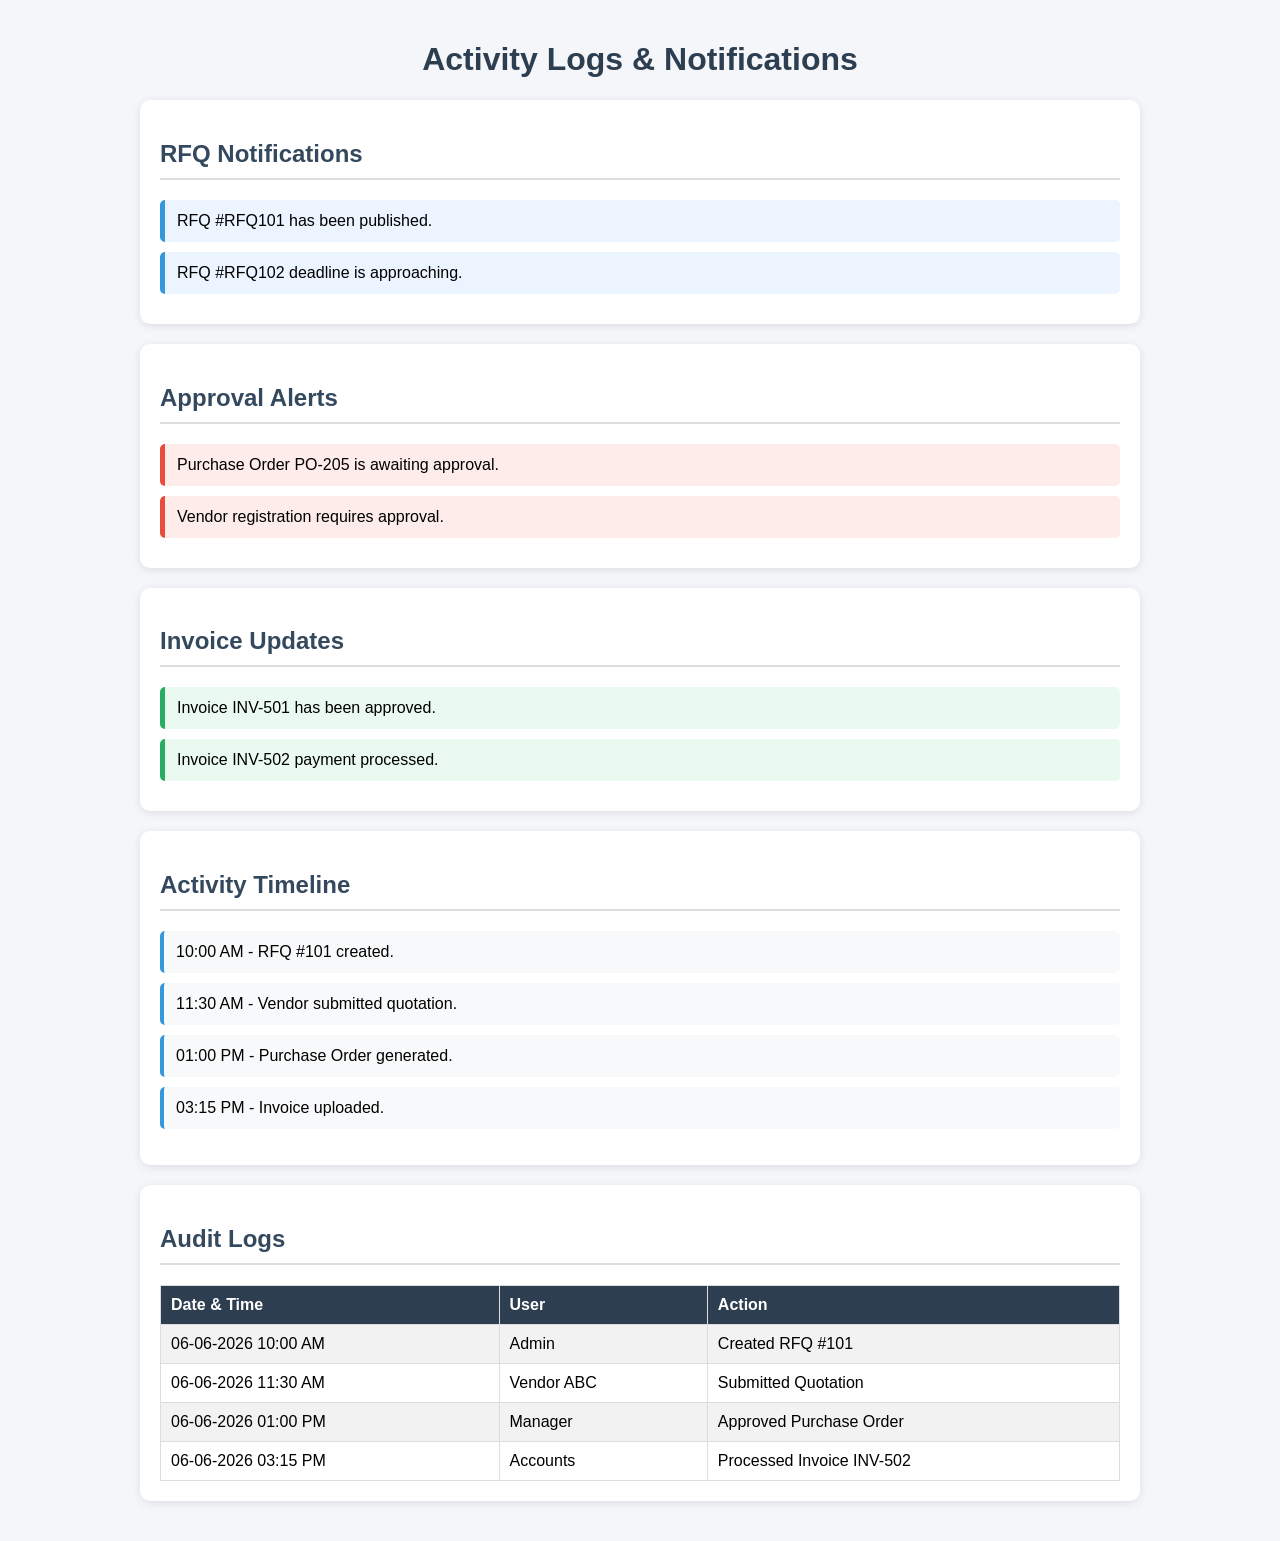
==== Activity Logs & Notifications.html @ 045a0625 "Add files via upload" ====
<!DOCTYPE html>
<html>
<head>
    <title>Activity Logs & Notifications</title>

    <style>
        body{
            font-family: Arial, sans-serif;
            background-color:#f4f6f9;
            margin:0;
            padding:20px;
        }

        .container{
            max-width:1000px;
            margin:auto;
        }

        h1{
            text-align:center;
            color:#2c3e50;
        }

        .section{
            background:white;
            padding:20px;
            margin-bottom:20px;
            border-radius:10px;
            box-shadow:0 2px 8px rgba(0,0,0,0.1);
        }

        h2{
            color:#34495e;
            border-bottom:2px solid #ddd;
            padding-bottom:10px;
        }

        .notification{
            padding:12px;
            margin:10px 0;
            border-left:5px solid #3498db;
            background:#ecf5ff;
            border-radius:5px;
        }

        .alert{
            border-left:5px solid #e74c3c;
            background:#fdecea;
        }

        .invoice{
            border-left:5px solid #27ae60;
            background:#eafaf1;
        }

        .timeline{
            list-style:none;
            padding:0;
        }

        .timeline li{
            padding:12px;
            margin-bottom:10px;
            background:#f8f9fa;
            border-left:4px solid #3498db;
            border-radius:5px;
        }

        table{
            width:100%;
            border-collapse:collapse;
        }

        table th,
        table td{
            border:1px solid #ddd;
            padding:10px;
            text-align:left;
        }

        table th{
            background:#2c3e50;
            color:white;
        }

        tr:nth-child(even){
            background:#f2f2f2;
        }
    </style>
</head>
<body>

<div class="container">

    <h1>Activity Logs & Notifications</h1>

    <!-- RFQ Notifications -->
    <div class="section">
        <h2>RFQ Notifications</h2>

        <div class="notification">
            RFQ #RFQ101 has been published.
        </div>

        <div class="notification">
            RFQ #RFQ102 deadline is approaching.
        </div>
    </div>

    <!-- Approval Alerts -->
    <div class="section">
        <h2>Approval Alerts</h2>

        <div class="notification alert">
            Purchase Order PO-205 is awaiting approval.
        </div>

        <div class="notification alert">
            Vendor registration requires approval.
        </div>
    </div>

    <!-- Invoice Updates -->
    <div class="section">
        <h2>Invoice Updates</h2>

        <div class="notification invoice">
            Invoice INV-501 has been approved.
        </div>

        <div class="notification invoice">
            Invoice INV-502 payment processed.
        </div>
    </div>

    <!-- Activity Timeline -->
    <div class="section">
        <h2>Activity Timeline</h2>

        <ul class="timeline">
            <li>10:00 AM - RFQ #101 created.</li>
            <li>11:30 AM - Vendor submitted quotation.</li>
            <li>01:00 PM - Purchase Order generated.</li>
            <li>03:15 PM - Invoice uploaded.</li>
        </ul>
    </div>

    <!-- Audit Logs -->
    <div class="section">
        <h2>Audit Logs</h2>

        <table>
            <tr>
                <th>Date & Time</th>
                <th>User</th>
                <th>Action</th>
            </tr>

            <tr>
                <td>06-06-2026 10:00 AM</td>
                <td>Admin</td>
                <td>Created RFQ #101</td>
            </tr>

            <tr>
                <td>06-06-2026 11:30 AM</td>
                <td>Vendor ABC</td>
                <td>Submitted Quotation</td>
            </tr>

            <tr>
                <td>06-06-2026 01:00 PM</td>
                <td>Manager</td>
                <td>Approved Purchase Order</td>
            </tr>

            <tr>
                <td>06-06-2026 03:15 PM</td>
                <td>Accounts</td>
                <td>Processed Invoice INV-502</td>
            </tr>
        </table>
    </div>

</div>

</body>
</html>
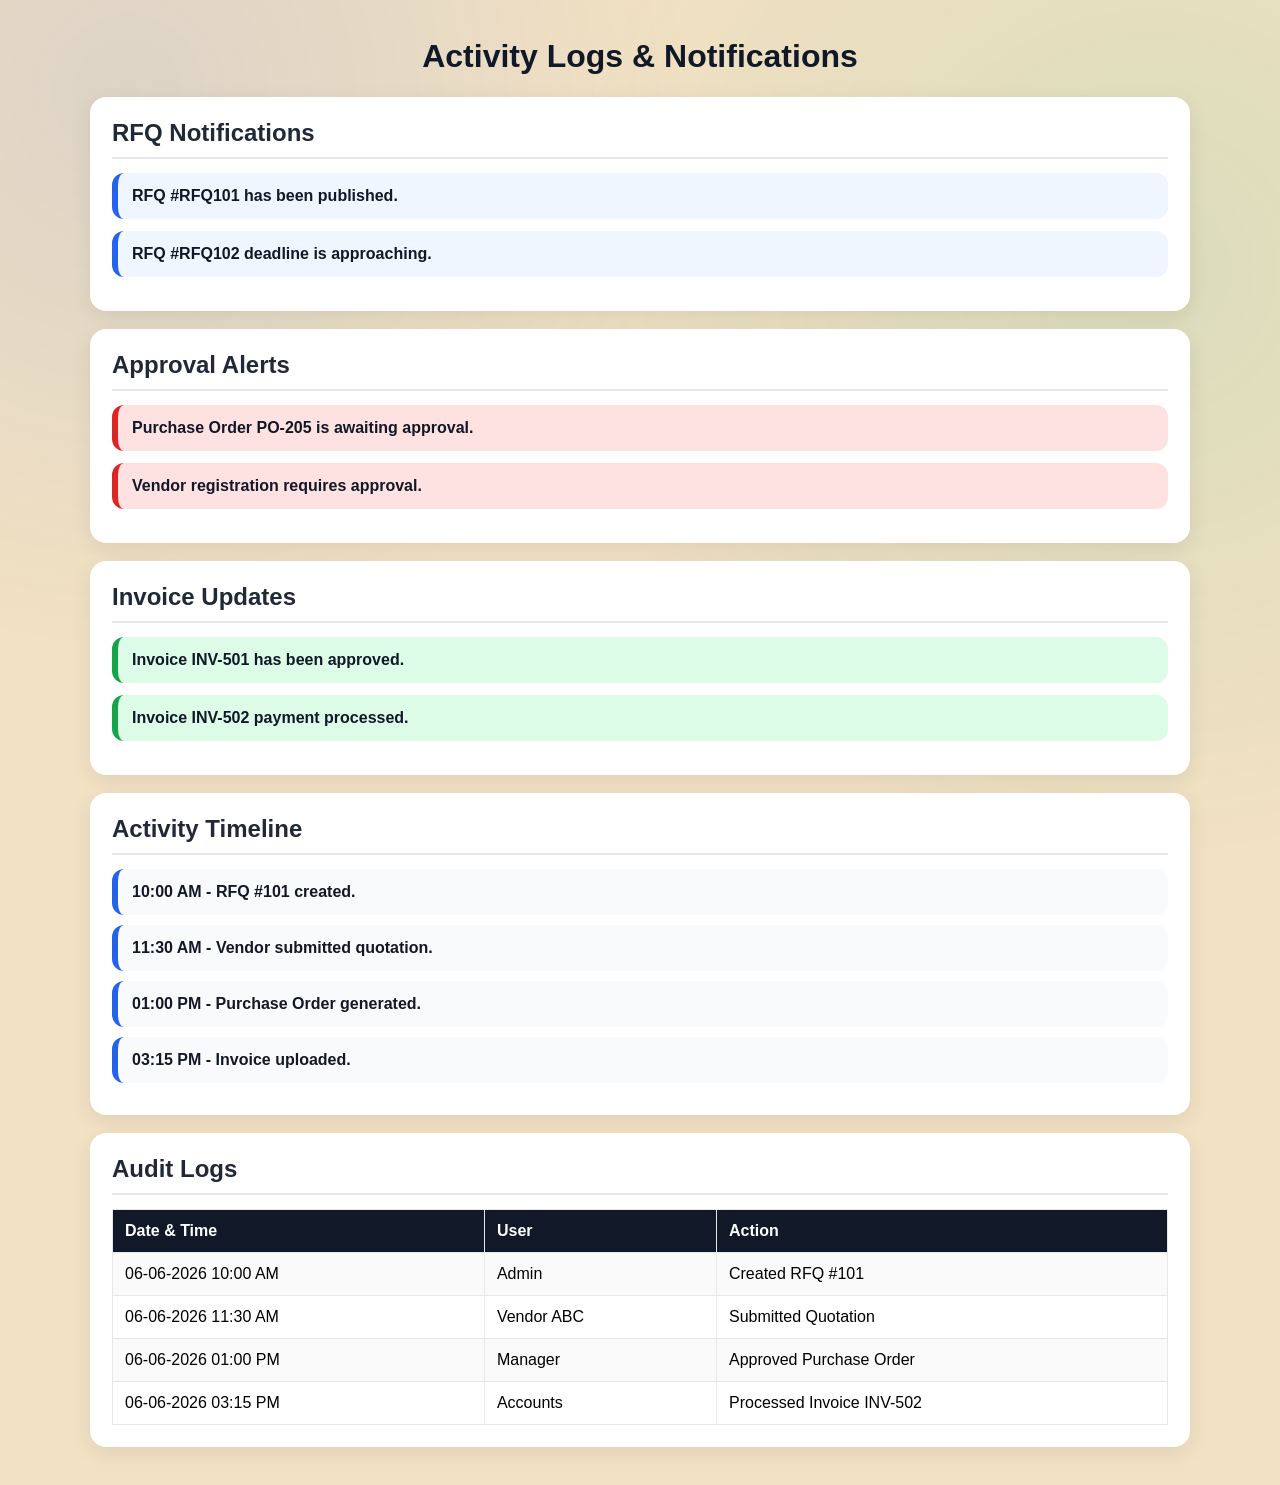
==== commit 9d7595fa: "Update Activity Logs & Notifications.html" ====
--- a/Activity Logs & Notifications.html
+++ b/Activity Logs & Notifications.html
@@ -4,87 +4,96 @@
     <title>Activity Logs & Notifications</title>
 
     <style>
+        *{
+            margin:0;
+            padding:0;
+            box-sizing:border-box;
+            font-family: Arial, sans-serif;
+        }
+
         body{
-            font-family: Arial, sans-serif;
-            background-color:#f4f6f9;
+            background:#F2E1C3;
             margin:0;
             padding:20px;
+            min-height:100vh;
+        }
+
+        body::before{
+            content:"";
+            position:fixed;
+            inset:0;
+            background:
+              radial-gradient(circle at 10% 10%, rgba(37, 99, 235, 0.10), transparent 40%),
+              radial-gradient(circle at 90% 30%, rgba(16, 185, 129, 0.10), transparent 45%);
+            pointer-events:none;
+            z-index:-1;
         }
 
         .container{
-            max-width:1000px;
-            margin:auto;
+            max-width:1100px;
+            margin: 0 auto;
         }
 
         h1{
             text-align:center;
-            color:#2c3e50;
+            color:#111827;
+            font-weight:900;
+            margin: 18px 0 22px;
         }
 
         .section{
             background:white;
-            padding:20px;
-            margin-bottom:20px;
-            border-radius:10px;
-            box-shadow:0 2px 8px rgba(0,0,0,0.1);
+            padding:22px;
+            margin-bottom:18px;
+            border-radius:16px;
+            box-shadow:0 6px 22px rgba(0,0,0,0.08);
         }
 
         h2{
-            color:#34495e;
-            border-bottom:2px solid #ddd;
+            color:#1f2937;
+            border-bottom:2px solid #e5e7eb;
             padding-bottom:10px;
+            margin-bottom:14px;
+            font-weight:900;
         }
 
         .notification{
-            padding:12px;
-            margin:10px 0;
-            border-left:5px solid #3498db;
-            background:#ecf5ff;
-            border-radius:5px;
+            padding:14px;
+            margin:12px 0;
+            border-left:6px solid #2563eb;
+            background:#eff6ff;
+            border-radius:12px;
+            color:#111827;
+            font-weight:700;
         }
 
-        .alert{
-            border-left:5px solid #e74c3c;
-            background:#fdecea;
-        }
-
-        .invoice{
-            border-left:5px solid #27ae60;
-            background:#eafaf1;
-        }
+        .alert{ border-left-color:#dc2626; background:#fee2e2; }
+        .invoice{ border-left-color:#16a34a; background:#dcfce7; }
 
         .timeline{
             list-style:none;
             padding:0;
+            margin-top:8px;
         }
 
         .timeline li{
-            padding:12px;
+            padding:14px;
             margin-bottom:10px;
-            background:#f8f9fa;
-            border-left:4px solid #3498db;
-            border-radius:5px;
+            background:#f9fafb;
+            border-left:6px solid #2563eb;
+            border-radius:12px;
+            color:#111827;
+            font-weight:700;
         }
 
-        table{
-            width:100%;
-            border-collapse:collapse;
-        }
+        table{ width:100%; border-collapse:collapse; }
+        table th, table td{ border:1px solid #e5e7eb; padding:12px; text-align:left; }
+        table th{ background:#111827; color:white; }
+        table tr:nth-child(even){ background:#fafafa; }
 
-        table th,
-        table td{
-            border:1px solid #ddd;
-            padding:10px;
-            text-align:left;
-        }
-
-        table th{
-            background:#2c3e50;
-            color:white;
-        }
-
-        tr:nth-child(even){
-            background:#f2f2f2;
+        @media(max-width:768px){
+            h1{ font-size:22px; }
+            .section{ padding:18px; }
         }
     </style>
 </head>
@@ -94,49 +103,26 @@
 
     <h1>Activity Logs & Notifications</h1>
 
-    <!-- RFQ Notifications -->
     <div class="section">
         <h2>RFQ Notifications</h2>
-
-        <div class="notification">
-            RFQ #RFQ101 has been published.
-        </div>
-
-        <div class="notification">
-            RFQ #RFQ102 deadline is approaching.
-        </div>
+        <div class="notification">RFQ #RFQ101 has been published.</div>
+        <div class="notification">RFQ #RFQ102 deadline is approaching.</div>
     </div>
 
-    <!-- Approval Alerts -->
     <div class="section">
         <h2>Approval Alerts</h2>
-
-        <div class="notification alert">
-            Purchase Order PO-205 is awaiting approval.
-        </div>
-
-        <div class="notification alert">
-            Vendor registration requires approval.
-        </div>
+        <div class="notification alert">Purchase Order PO-205 is awaiting approval.</div>
+        <div class="notification alert">Vendor registration requires approval.</div>
     </div>
 
-    <!-- Invoice Updates -->
     <div class="section">
         <h2>Invoice Updates</h2>
-
-        <div class="notification invoice">
-            Invoice INV-501 has been approved.
-        </div>
-
-        <div class="notification invoice">
-            Invoice INV-502 payment processed.
-        </div>
+        <div class="notification invoice">Invoice INV-501 has been approved.</div>
+        <div class="notification invoice">Invoice INV-502 payment processed.</div>
     </div>
 
-    <!-- Activity Timeline -->
     <div class="section">
         <h2>Activity Timeline</h2>
-
         <ul class="timeline">
             <li>10:00 AM - RFQ #101 created.</li>
             <li>11:30 AM - Vendor submitted quotation.</li>
@@ -145,35 +131,29 @@
         </ul>
     </div>
 
-    <!-- Audit Logs -->
     <div class="section">
         <h2>Audit Logs</h2>
-
         <table>
             <tr>
                 <th>Date & Time</th>
                 <th>User</th>
                 <th>Action</th>
             </tr>
-
             <tr>
                 <td>06-06-2026 10:00 AM</td>
                 <td>Admin</td>
                 <td>Created RFQ #101</td>
             </tr>
-
             <tr>
                 <td>06-06-2026 11:30 AM</td>
                 <td>Vendor ABC</td>
                 <td>Submitted Quotation</td>
             </tr>
-
             <tr>
                 <td>06-06-2026 01:00 PM</td>
                 <td>Manager</td>
                 <td>Approved Purchase Order</td>
             </tr>
-
             <tr>
                 <td>06-06-2026 03:15 PM</td>
                 <td>Accounts</td>
@@ -184,5 +164,31 @@
 
 </div>
 
+<script>
+(function(){
+    const rfq = getFlowState('flow.selectedRFQ');
+    const quotation = getFlowState('flow.selectedQuotation');
+    const decision = getFlowState('flow.approvalDecision');
+    const po = getFlowState('flow.generatedPO');
+
+    const timelineList = document.querySelector('.timeline');
+
+    if(timelineList && (rfq || quotation || decision || po)){
+        const items = [];
+        if(rfq){ items.push('RFQ submitted: ' + (rfq.rfqTitle || 'RFQ') ); }
+        if(quotation){ items.push('Vendor quotation selected: ' + (quotation.quotationNo || 'Quotation') ); }
+        if(decision){ items.push('Approval decision: ' + (decision.decision || 'N/A') ); }
+        if(po){ items.push('PO/Invoice generated: ' + (po.poNumber || 'PO') ); }
+        timelineList.innerHTML = items.map(t => '<li>'+t+'</li>').join('');
+    }
+
+    const notifSections = document.querySelectorAll('.section .notification');
+    if(decision && decision.decision === 'REJECTED'){
+        notifSections.forEach(n => { n.style.borderLeftColor = '#dc3545'; });
+    }
+})();
+</script>
+
 </body>
-</html>+</html>
+
